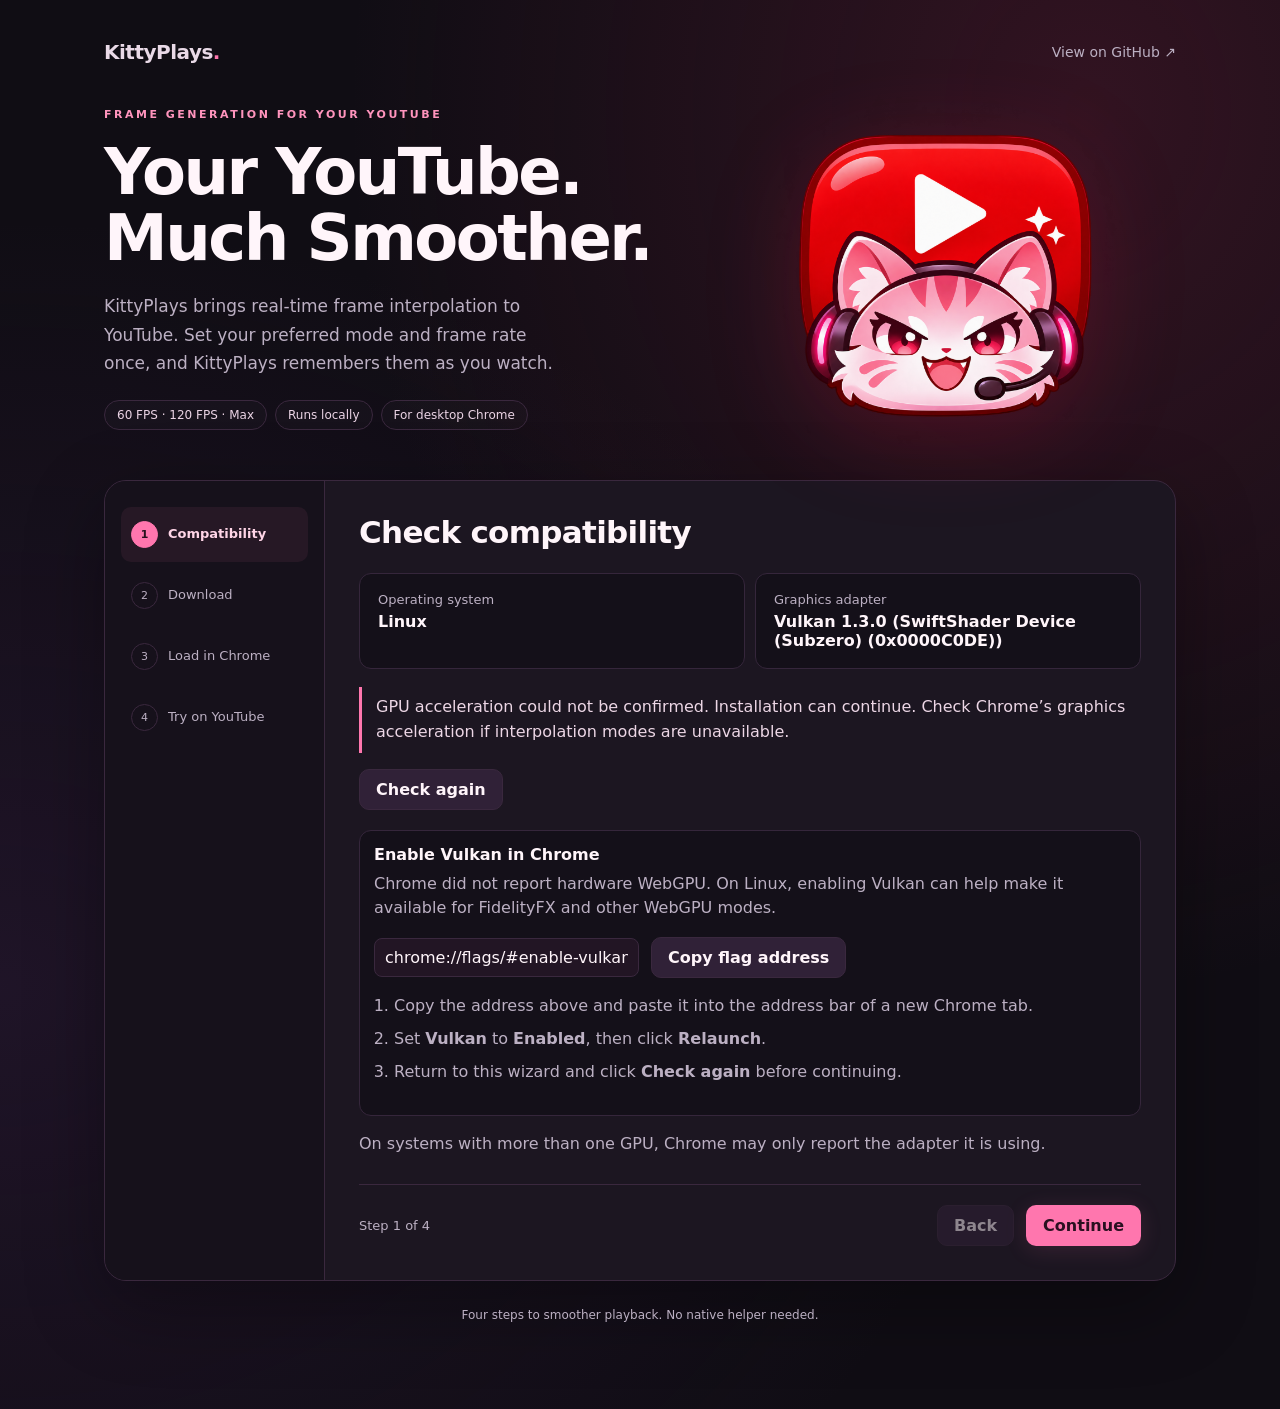
==== index.html @ b5bc121d "Publish KittyPlays Chrome extension 1.3.9" ====
<!doctype html>
<html lang="en">
<meta charset="utf-8">
<meta name="viewport" content="width=device-width, initial-scale=1">
<title>Install KittyPlays</title>
<style>
  :root {
    color-scheme: dark;
    font-family: Inter, system-ui, sans-serif;
    color: #f9edf6;
    background: #180f1b;
    --muted: #d4b7cf;
    --accent: #ffc0e3;
    --stroke: #62435e;
  }
  * { box-sizing: border-box; }
  [hidden] { display: none !important; }
  body {
    margin: 0;
    min-height: 100vh;
    background: radial-gradient(ellipse at 80% 0, #46223c, transparent 52%);
  }
  main { max-width: 950px; padding: 48px 24px 72px; margin: auto; }
  header, footer, .actions, .address { display: flex; align-items: center; gap: 12px; }
  header { margin-bottom: 28px; }
  header img { width: 52px; height: 52px; border-radius: 15px; background: #6b395a; }
  h1 { font-size: clamp(25px, 4vw, 36px); line-height: 1.1; margin: 0 0 5px; }
  h2 { font-size: clamp(23px, 4vw, 31px); line-height: 1.1; margin: 0 0 14px; outline: none; }
  h3 { margin: 0 0 8px; font-size: 16px; }
  header p, footer p { margin: 0; }
  p, li { color: var(--muted); line-height: 1.55; }
  a { color: var(--accent); }
  .wizard { display: grid; grid-template-columns: 205px minmax(0, 1fr); border: 1px solid var(--stroke); border-radius: 24px; overflow: hidden; background: #29192b; box-shadow: 0 20px 56px #0d080f9e; }
  nav { background: #211422; padding: 28px 16px; border-right: 1px solid var(--stroke); }
  nav ol { list-style: none; padding: 0; margin: 0; }
  nav li { padding: 10px 12px; border-radius: 10px; font-size: 14px; }
  nav li[aria-current="step"] { background: #4c2a46; color: #ffdeef; font-weight: 600; }
  nav li[aria-current="step"]::before { content: "✦ "; }
  .content { padding: clamp(22px, 5vw, 38px); }
  .system { display: grid; grid-template-columns: repeat(2, minmax(0, 1fr)); gap: 10px; margin: 24px 0 18px; }
  .system > div, aside { background: #221524; border: 1px solid var(--stroke); border-radius: 12px; padding: 14px; }
  dt { color: var(--muted); font-size: 13px; }
  dd { margin: 5px 0 0; font-weight: 600; overflow-wrap: anywhere; }
  aside { margin-top: 20px; }
  aside p { margin: 8px 0; }
  section ol { padding-inline-start: 20px; }
  section li { margin-bottom: 8px; }
  code { background: #221524; color: #ffdeef; border-radius: 4px; padding: 2px 4px; overflow-wrap: anywhere; }
  pre { background: #221524; border-radius: 8px; padding: 10px; white-space: pre-wrap; }
  pre code { padding: 0; }
  .address { margin: 16px 0; flex-wrap: wrap; }
  .address input { width: 195px; max-width: 100%; border: 1px solid var(--stroke); border-radius: 8px; padding: 9px 10px; background: #221524; color: inherit; font: inherit; }
  button, a.button {
    display: inline-flex;
    align-items: center;
    justify-content: center;
    min-height: 40px;
    padding: 8px 14px;
    border: 1px solid var(--stroke);
    border-radius: 9px;
    background: #3e2640;
    color: inherit;
    font: inherit;
    font-weight: 600;
    text-decoration: none;
    cursor: pointer;
  }
  .primary { background: var(--accent); color: #3a1731; border-color: transparent; }
  button:hover, a.button:hover { outline: 1px solid var(--accent); }
  button:focus-visible, a:focus-visible, input:focus-visible { outline: 2px solid var(--accent); outline-offset: 3px; }
  button:disabled { opacity: .5; cursor: default; outline: none; }
  footer { justify-content: space-between; margin-top: 28px; border-top: 1px solid var(--stroke); padding-top: 20px; }
  footer p, .address [role="status"] { font-size: 13px; color: var(--muted); }
  #vulkan-address { width: 265px; }
  @media (max-width: 650px) {
    main { padding: 25px 14px 42px; }
    .wizard { grid-template-columns: minmax(0, 1fr); }
    nav { border-right: 0; border-bottom: 1px solid var(--stroke); padding: 7px; }
    nav ol { display: flex; flex-wrap: wrap; }
    nav li { padding: 6px 8px; }
    footer { flex-wrap: wrap; }
  }

  /* KittyPlays brand */
  :root { background: #100d14; color: #fff5fa; --muted: #bcb0c3; --accent: #ff76ae; --stroke: #3a283e; }
  body { background: radial-gradient(ellipse at 85% 8%, #761f3b55, transparent 48%), radial-gradient(ellipse at 0 70%, #48265c44, transparent 55%), #100d14; }
  main { max-width: 1120px; padding-top: 28px; }
  .topbar { display: flex; justify-content: space-between; align-items: center; gap: 16px; padding: 12px 0; color: #e9d9e7; font-size: 14px; }
  .topbar a { text-decoration: none; color: var(--muted); }
  .brand { font-weight: 800; letter-spacing: -.5px; font-size: 20px; }
  header { display: grid; grid-template-columns: 1.3fr 1fr; gap: 24px; margin: 18px 0 36px; align-items: center; }
  header img { width: 100%; max-width: 350px; height: auto; border-radius: 0; background: transparent; justify-self: center; filter: drop-shadow(0 18px 45px #ff174430); }
  .eyebrow { color: #ff94bd; text-transform: uppercase; font-size: 11px; font-weight: 800; letter-spacing: 2.5px; margin-bottom: 18px; }
  h1 { font-size: clamp(38px, 5.6vw, 64px); letter-spacing: -2.5px; line-height: 1.04; margin-bottom: 20px; }
  header p { font-size: 17px; max-width: 460px; line-height: 1.7; }
  .chips { display: flex; flex-wrap: wrap; gap: 8px; margin-top: 22px; }
  .chips span { border: 1px solid var(--stroke); border-radius: 100px; padding: 7px 12px; font-size: 12px; color: #ebd4e5; background: #ffffff04; }
  .wizard { background: #1c1621; border-radius: 22px; grid-template-columns: 220px minmax(0,1fr); box-shadow: 0 25px 80px #0005; }
  nav { background: #16111b; padding: 26px 16px; }
  nav ol { counter-reset: steps; }
  nav li { display: flex; align-items: center; gap: 10px; padding: 14px 10px; margin-bottom: 6px; font-size: 13px; }
  nav li::before { counter-increment: steps; content: counter(steps); display: grid; place-items: center; flex: 0 0 25px; height: 25px; border: 1px solid var(--stroke); border-radius: 50%; font-size: 11px; }
  nav li[aria-current="step"] { background: #ff76ae12; color: #ffd5e7; }
  nav li[aria-current="step"]::before { content: counter(steps); background: var(--accent); border-color: var(--accent); color: #29101d; }
  h2 { letter-spacing: -.7px; }
  .content { padding: 34px; }
  .system > div, aside { background: #141019; border-color: #35263b; }
  .system > div { padding: 18px; }
  #compatibility { border-left: 3px solid var(--accent); padding: 8px 0 8px 14px; color: #ecd6e5; }
  button, a.button { background: #302137; border-radius: 10px; padding: 10px 16px; }
  .primary { background: #ff76ae; color: #2a1020; box-shadow: 0 4px 22px #ff76ae20; }
  .page-note { text-align: center; font-size: 12px; color: var(--muted); margin-top: 25px; }
  @media(max-width:650px) {
    header { grid-template-columns: 1fr; gap: 0; margin-top: 28px; }
    header img { grid-row: 1; max-width: 230px; margin-bottom: 20px; }
    h1 { letter-spacing: -1.5px; }
    .wizard { grid-template-columns: minmax(0,1fr); }
    .content { padding: 24px 20px; }
    nav { padding: 8px; }
    nav ol { display: grid; grid-template-columns: 1fr 1fr; }
    nav li { padding: 8px; margin: 0; }
  }
</style>
<main>
  <div class="topbar"><span class="brand">KittyPlays<span style="color:var(--accent)">.</span></span><a href="https://github.com/tapahob/KittyPlays">View on GitHub &#8599;</a></div>
  <header>
    <div>
      <div class="eyebrow">Frame Generation for your YouTube</div>
      <h1>Your YouTube.<br>Much Smoother.</h1>
      <p>KittyPlays brings real-time frame interpolation to YouTube. Set your preferred mode and frame rate once, and KittyPlays remembers them as you watch.</p>
      <div class="chips"><span>60 FPS &middot; 120 FPS &middot; Max</span><span>Runs locally</span><span>For desktop Chrome</span></div>
    </div>
    <img src="chrome-extension/icons/kittyplays-source.png" alt="KittyPlays cat wearing a gaming headset in front of a play button" width="1254" height="1254">
  </header>
  <div class="wizard">
    <nav aria-label="Installation progress">
      <ol>
        <li aria-current="step">Compatibility</li>
        <li>Download</li>
        <li>Load in Chrome</li>
        <li>Try on YouTube</li>
      </ol>
    </nav>
    <div class="content">
      <section>
        <h2 tabindex="-1">Check compatibility</h2>
        <dl class="system">
          <div><dt>Operating system</dt><dd id="platform">Detecting…</dd></div>
          <div><dt>Graphics adapter</dt><dd id="gpu">Detecting…</dd></div>
        </dl>
        <p id="compatibility" role="status">Checking browser capabilities…</p>
        <button id="detect" type="button">Check again</button>
        <aside id="vulkan-note" hidden>
          <h3>Enable Vulkan in Chrome</h3>
          <p>Chrome did not report hardware WebGPU. On Linux, enabling Vulkan can help make it available for FidelityFX and other WebGPU modes.</p>
          <div class="address">
            <input id="vulkan-address" type="text" value="chrome://flags/#enable-vulkan" readonly aria-label="Chrome Vulkan flag address">
            <button id="copy-vulkan" type="button">Copy flag address</button>
            <span id="vulkan-copy-status" role="status"></span>
          </div>
          <ol>
            <li>Copy the address above and paste it into the address bar of a new Chrome tab.</li>
            <li>Set <strong>Vulkan</strong> to <strong>Enabled</strong>, then click <strong>Relaunch</strong>.</li>
            <li>Return to this wizard and click <strong>Check again</strong> before continuing.</li>
          </ol>
        </aside>
        <p>On systems with more than one GPU, Chrome may only report the adapter it is using.</p>
      </section>
      <section hidden>
        <h2 tabindex="-1">Download the extension</h2>
        <p>Download and extract the Chrome extension ZIP into a folder named <code>KittyPlays-Chrome</code>. Keep that folder in place because Chrome loads the extension directly from it.</p>
        <a class="button" href="https://tapahob.github.io/KittyPlays/KittyPlays-Chrome.zip?v=1.3.9" download>Download Chrome extension ZIP (1.3.9)</a>
        <p id="extract-tip"></p>
        <p>If you already have the repository on this device, you can use its <code>chrome-extension</code> folder.</p>
      </section>
      <section hidden>
        <h2 tabindex="-1">Load KittyPlays in Chrome</h2>
        <div class="address">
          <input id="extensions-address" type="text" value="chrome://extensions" readonly aria-label="Chrome extensions address">
          <button id="copy" type="button">Copy address</button>
          <span id="copy-status" role="status"></span>
        </div>
        <ol>
          <li>Paste the address into a new Chrome tab. Turn on <strong>Developer mode</strong>.</li>
          <li>Click <strong>Load unpacked</strong> and select the extracted <code>KittyPlays-Chrome</code> folder. It contains <code>manifest.json</code> directly.</li>
          <li>If KittyPlays is already loaded from that folder, use <strong>Reload</strong> on its card.</li>
        </ol>
        <p><a href="https://developer.chrome.com/docs/extensions/get-started/tutorial/hello-world#load-unpacked" target="_blank" rel="noopener">Chrome’s illustrated instructions</a></p>
      </section>
      <section hidden>
        <h2 tabindex="-1">Try it on YouTube</h2>
        <p>Open a video or reload an existing YouTube tab. The KittyPlays controls appear in the player next to the playback buttons. Choose a mode and a frame-rate target. <strong>Info</strong> shows the source and output FPS.</p>
        <p>AI, Hybrid, Optical Flow, and FidelityFX interpolate HDR video. When HDR output is unavailable, interpolation continues in SDR. Choose <strong>Original</strong> to play at the source frame rate.</p>
        <div class="actions"><a class="button" href="https://www.youtube.com/" target="_blank" rel="noopener">Open YouTube</a></div>
        <aside id="mac-note" hidden>
          <h3>Playback on macOS</h3>
          <p>KittyPlays starts in Optical Flow when Chrome identifies the base Apple M1 GPU. You can also choose AI or Hybrid if WebGPU is available. All three modes run directly in Chrome.</p>
          <p>Select <strong>Max</strong> to follow the refresh rate Chrome can use on your current display.</p>
        </aside>
        <aside id="fidelityfx-legacy" hidden>
          <details>
            <summary>Legacy Vulkan helper for older builds</summary>
            <p>The current extension uses WebGPU. Use these downloads with an older extension build that supports the native helper.</p>
            <ol>
              <li><a href="scripts/build-fidelityfx-linux.sh" download>Download the Linux build script</a>. Run it with Bash from the KittyPlays source folder.</li>
              <li><a href="scripts/setup-fidelityfx.py" download>Download the registration script</a>. Run it with Python 3 and supply the older extension ID and the path to the built helper.</li>
            </ol>
          </details>
        </aside>
      </section>
      <footer>
        <p id="progress" aria-live="polite">Step 1 of 4</p>
        <div class="actions">
          <button id="back" type="button" disabled>Back</button>
          <button id="next" class="primary" type="button">Continue</button>
        </div>
      </footer>
    </div>
  </div>
  <p class="page-note">Four steps to smoother playback. No native helper needed.</p>
</main>
<script>
  const byId = id => document.getElementById(id);
  const sections = [...document.querySelectorAll(".content > section")];
  const stepLabels = [...document.querySelectorAll("nav li")];
  const next = byId("next");
  const back = byId("back");
  let currentStep = 0;
  let mobile = false;

  function showStep(index) {
    currentStep = index;
    sections.forEach((section, i) => {
      section.hidden = i !== index;
      if (i === index) stepLabels[i].setAttribute("aria-current", "step");
      else stepLabels[i].removeAttribute("aria-current");
    });
    back.disabled = index === 0;
    next.hidden = index === sections.length - 1;
    next.disabled = index === 0 && mobile;
    byId("progress").textContent = "Step " + (index + 1) + " of " + sections.length;
    sections[index].querySelector("h2").focus();
  }
  back.addEventListener("click", () => showStep(currentStep - 1));
  next.addEventListener("click", () => showStep(currentStep + 1));

  function detectPlatform() {
    const source = [navigator.userAgentData?.platform, navigator.userAgent, navigator.platform].join(" ");
    if (/Android/i.test(source)) return "Android";
    if (/iPhone|iPad|iPod/i.test(source) ||
        (navigator.platform === "MacIntel" && navigator.maxTouchPoints > 1)) return "iOS / iPadOS";
    if (/CrOS|Chrome OS/i.test(source)) return "ChromeOS";
    if (/Windows|Win32/i.test(source)) return "Windows";
    if (/Mac/i.test(source)) return "macOS";
    if (/Linux|X11/i.test(source)) return "Linux";
    return "Unknown";
  }

  async function detectGraphics(platform) {
    const adapterOptions = platform === "Windows" ? {powerPreference: "high-performance"} : undefined;
    const adapter = await navigator.gpu?.requestAdapter(adapterOptions).catch(() => null);
    let gl;
    let vendor;
    let renderer;
    try {
      gl = document.createElement("canvas").getContext("webgl2", {powerPreference: "high-performance"});
      const debug = gl?.getExtension("WEBGL_debug_renderer_info");
      if (debug) {
        vendor = gl.getParameter(debug.UNMASKED_VENDOR_WEBGL);
        renderer = gl.getParameter(debug.UNMASKED_RENDERER_WEBGL);
      }
    } catch {
      // Hardware details may be unavailable when browser privacy settings mask them.
    } finally {
      gl?.getExtension("WEBGL_lose_context")?.loseContext();
    }
    const info = adapter?.info;
    const adapterLabel = info?.description || ({ "0x10de": "NVIDIA", "0x1002": "AMD", "0x8086": "Intel" }[info?.vendor?.toLowerCase()]) || info?.vendor;
    const display = renderer?.replace(/^ANGLE \(([^,]+), (.*), [^,]+\)$/, "$2")
      .replace(/\s+Direct3D\d.*$/i, "");
    const software = /SwiftShader|llvmpipe|software rasterizer/i.test(renderer || "");
    const names = info && !info.isFallbackAdapter ? [info.vendor, info.description] : [];
    if (!software) names.push(vendor, renderer);
    return {
      label: display && !software ? display : adapterLabel || display || "Not reported by Chrome",
      amd: names.some(name => /\b(?:amd|radeon|ati)\b|^(?:0x)?1002$/i.test(name?.trim() || "")),
      nvidia: names.some(name => /\b(?:nvidia|geforce|quadro|tesla)\b|^(?:0x)?10de$/i.test(name?.trim() || "")),
      webgpu: Boolean(adapter && !info?.isFallbackAdapter),
      webgl: Boolean(gl && !software),
    };
  }

  async function detect() {
    const retry = byId("detect");
    retry.disabled = true;
    const platform = detectPlatform();
    mobile = platform === "Android" || platform === "iOS / iPadOS";
    byId("platform").textContent = platform;
    byId("mac-note").hidden = platform !== "macOS";
    byId("gpu").textContent = "Detecting…";
    byId("compatibility").textContent = "Checking browser capabilities…";
    byId("fidelityfx-legacy").hidden = true;
    byId("vulkan-note").hidden = true;
    next.disabled = currentStep === 0 && mobile;
    byId("extract-tip").textContent = ({
      Windows: "In File Explorer, right-click the ZIP and select Extract All. The suggested folder name is ready to use.",
      macOS: "Double-click the ZIP in Finder. Archive Utility creates the extension folder.",
      Linux: "Open the ZIP in your archive manager and extract its contents into the folder.",
      ChromeOS: "Open the ZIP in Files and copy its contents into a KittyPlays-Chrome folder in Downloads.",
    })[platform] || "Extract the ZIP with your system’s archive tool.";
    try {
      const gpu = await detectGraphics(platform);
      byId("gpu").textContent = gpu.label;
      const chrome = /Chrome\//.test(navigator.userAgent) &&
        !/Edg\/|OPR\/|SamsungBrowser\//.test(navigator.userAgent);
      const fidelityFx = !mobile && platform !== "macOS" && (gpu.amd || gpu.nvidia);
      const linuxRadeon = platform === "Linux" && gpu.amd;
      byId("fidelityfx-legacy").hidden = !linuxRadeon;
      byId("vulkan-note").hidden = platform !== "Linux" || !chrome || gpu.webgpu;
      const webgpuModes = fidelityFx ? "AI, Hybrid, and FidelityFX" : "AI and Hybrid";
      byId("compatibility").textContent = mobile
        ? "Open this wizard in desktop Chrome to install KittyPlays."
        : !chrome ? "Continue in desktop Google Chrome for the installation steps."
        : gpu.webgpu ? `WebGPU is available for ${webgpuModes}.`
        : gpu.webgl ? `WebGL 2 is available for Optical Flow. ${webgpuModes} need WebGPU.`
        : "GPU acceleration could not be confirmed. Installation can continue. Check Chrome’s graphics acceleration if interpolation modes are unavailable.";
    } catch {
      byId("gpu").textContent = "Not reported by Chrome";
      byId("compatibility").textContent = mobile
        ? "Open this wizard in desktop Chrome to install KittyPlays."
        : "Automatic graphics detection is unavailable. You can still continue with installation.";
    } finally {
      retry.disabled = false;
    }
  }
  byId("detect").addEventListener("click", detect);
  function bindAddressCopy(buttonId, fieldId, statusId) {
    const field = byId(fieldId);
    const status = byId(statusId);
    byId(buttonId).addEventListener("click", async () => {
      try {
        await navigator.clipboard.writeText(field.value);
        status.textContent = "Address copied.";
      } catch {
        field.focus();
        field.select();
        status.textContent = "Address selected. Press Ctrl+C or Command+C.";
      }
    });
  }
  bindAddressCopy("copy", "extensions-address", "copy-status");
  bindAddressCopy("copy-vulkan", "vulkan-address", "vulkan-copy-status");
  detect();
</script>
</html>
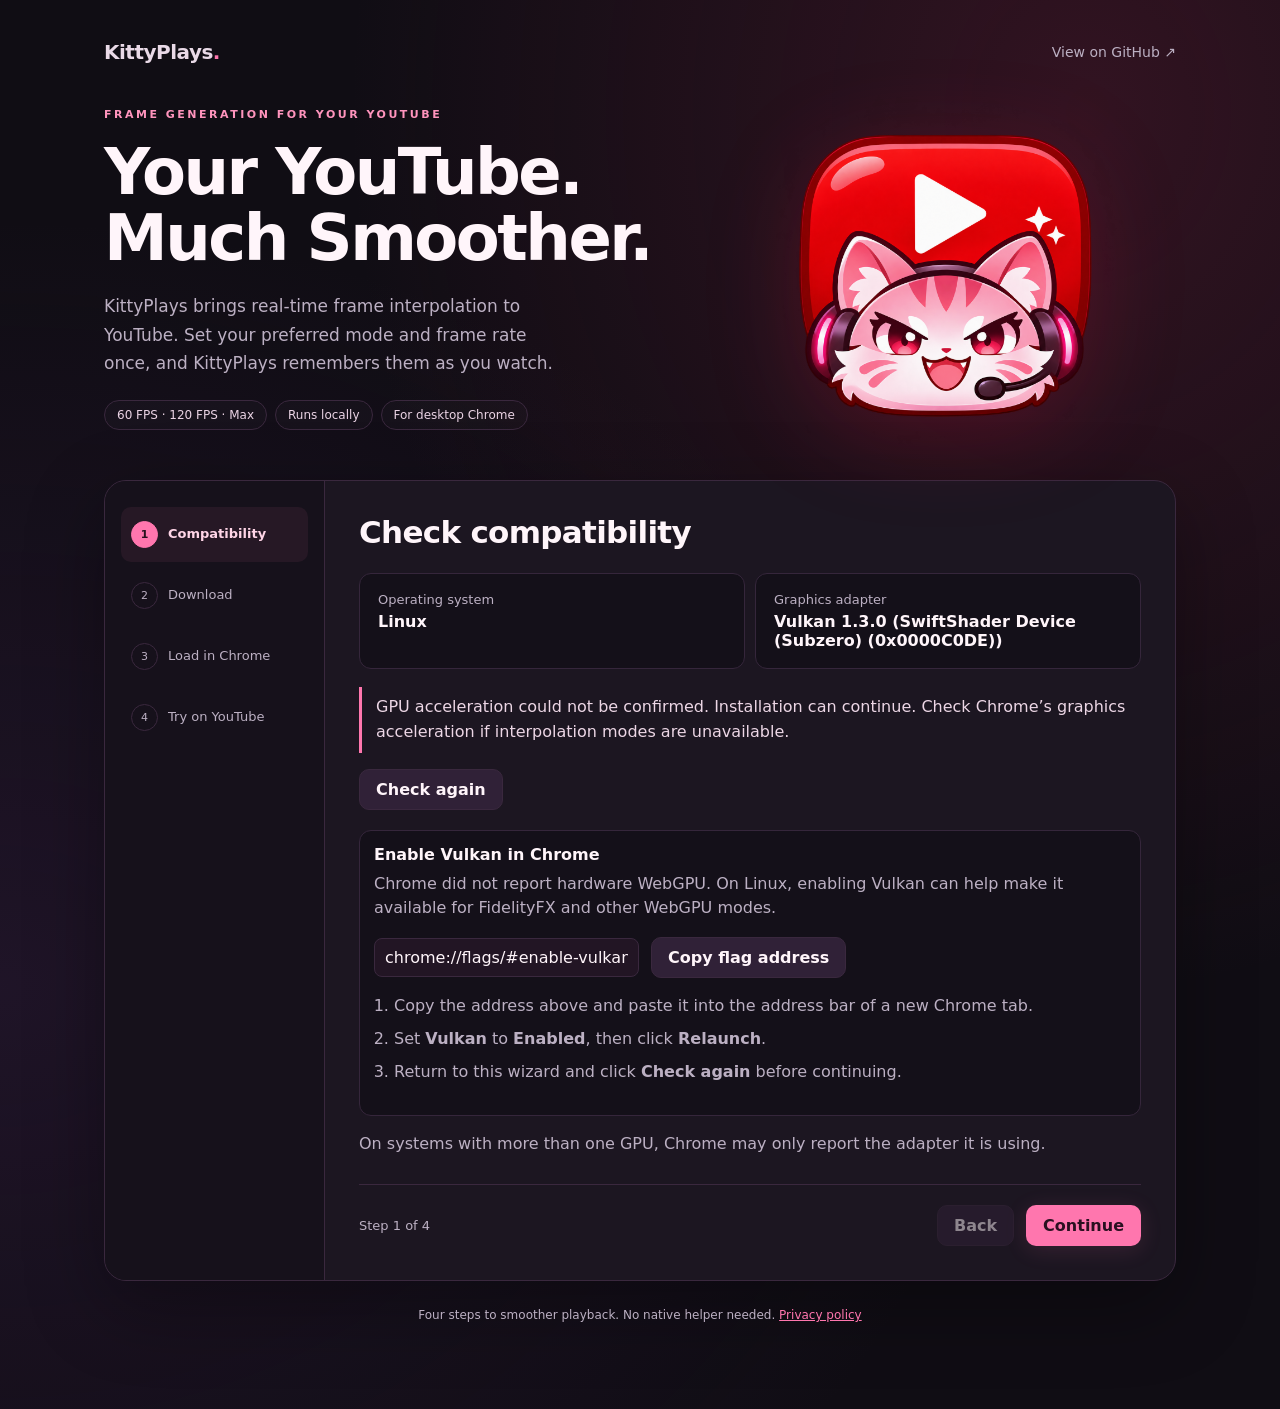
==== commit ca2995dd: "Publish KittyPlays privacy policy" ====
--- a/index.html
+++ b/index.html
@@ -3,6 +3,7 @@
 <meta charset="utf-8">
 <meta name="viewport" content="width=device-width, initial-scale=1">
 <title>Install KittyPlays</title>
+<link rel="icon" type="image/png" sizes="32x32" href="chrome-extension/icons/kittyplays-32.png">
 <style>
   :root {
     color-scheme: dark;
@@ -169,7 +170,7 @@
       <section hidden>
         <h2 tabindex="-1">Download the extension</h2>
         <p>Download and extract the Chrome extension ZIP into a folder named <code>KittyPlays-Chrome</code>. Keep that folder in place because Chrome loads the extension directly from it.</p>
-        <a class="button" href="https://tapahob.github.io/KittyPlays/KittyPlays-Chrome.zip?v=1.3.9" download>Download Chrome extension ZIP (1.3.9)</a>
+        <a class="button" href="https://tapahob.github.io/KittyPlays/KittyPlays-Chrome.zip?v=1.3.14" download>Download Chrome extension ZIP (1.3.14)</a>
         <p id="extract-tip"></p>
         <p>If you already have the repository on this device, you can use its <code>chrome-extension</code> folder.</p>
       </section>
@@ -217,7 +218,7 @@
       </footer>
     </div>
   </div>
-  <p class="page-note">Four steps to smoother playback. No native helper needed.</p>
+  <p class="page-note">Four steps to smoother playback. No native helper needed. <a href="privacy.html">Privacy policy</a></p>
 </main>
 <script>
   const byId = id => document.getElementById(id);
@@ -256,9 +257,8 @@
     return "Unknown";
   }
 
-  async function detectGraphics(platform) {
-    const adapterOptions = platform === "Windows" ? {powerPreference: "high-performance"} : undefined;
-    const adapter = await navigator.gpu?.requestAdapter(adapterOptions).catch(() => null);
+  async function detectGraphics() {
+    const adapter = await navigator.gpu?.requestAdapter().catch(() => null);
     let gl;
     let vendor;
     let renderer;
@@ -309,7 +309,7 @@
       ChromeOS: "Open the ZIP in Files and copy its contents into a KittyPlays-Chrome folder in Downloads.",
     })[platform] || "Extract the ZIP with your system’s archive tool.";
     try {
-      const gpu = await detectGraphics(platform);
+      const gpu = await detectGraphics();
       byId("gpu").textContent = gpu.label;
       const chrome = /Chrome\//.test(navigator.userAgent) &&
         !/Edg\/|OPR\/|SamsungBrowser\//.test(navigator.userAgent);
